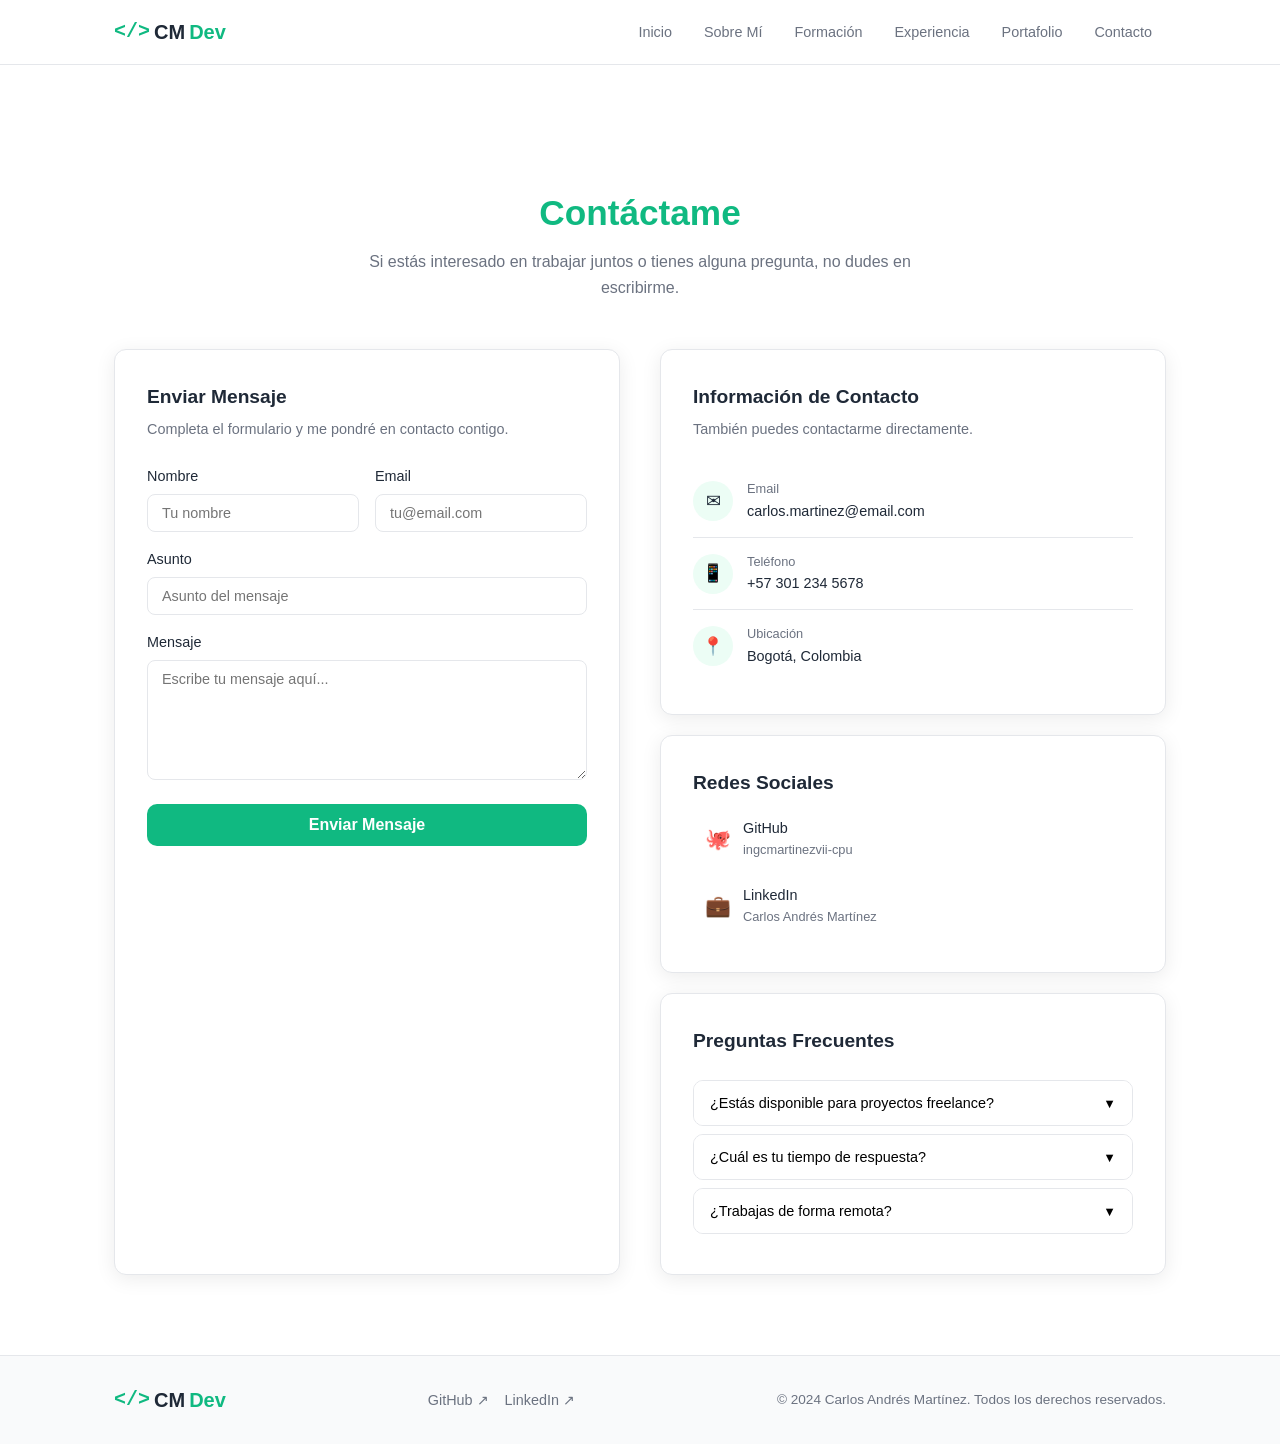
==== contact.html @ 7eccfe32 "Add files via upload" ====
<!DOCTYPE html>
<html lang="es">
<head>
    <meta charset="UTF-8">
    <meta name="viewport" content="width=device-width, initial-scale=1.0">
    <title>Contacto - Carlos Andrés Martínez</title>
    <link rel="stylesheet" href="styles.css">
</head>
<body>

    <!-- Navegación -->
    <nav id="navbar">
        <div class="nav-container">
            <a href="index.html" class="logo">
                <span class="logo-code">&lt;/&gt;</span> CM<span class="logo-accent">Dev</span>
            </a>
            <button class="menu-toggle" onclick="toggleMenu()" aria-label="Abrir menú">
                <span class="menu-icon" id="menuIcon">&#9776;</span>
            </button>
            <ul class="nav-links" id="navLinks">
                <li><a href="index.html">Inicio</a></li>
                <li><a href="index.html#sobre-mi">Sobre Mí</a></li>
                <li><a href="index.html#formacion">Formación</a></li>
                <li><a href="index.html#experiencia">Experiencia</a></li>
                <li><a href="portfolio.html">Portafolio</a></li>
                <li><a href="contact.html">Contacto</a></li>
            </ul>
        </div>
    </nav>

    <!-- Contacto -->
    <section class="contact-page">
        <div class="container">
            <h2 class="section-title"><span class="highlight">Contáctame</span></h2>
            <p class="section-subtitle">Si estás interesado en trabajar juntos o tienes alguna pregunta, no dudes en escribirme.</p>

            <div class="contact-grid">
                <!-- Formulario -->
                <div class="form-card">
                    <h3>Enviar Mensaje</h3>
                    <p>Completa el formulario y me pondré en contacto contigo.</p>
                    <form id="contactForm" method="post" action="#">
                        <div class="form-row">
                            <div class="form-group">
                                <label for="nombre">Nombre</label>
                                <input type="text" id="nombre" name="nombre" placeholder="Tu nombre" required>
                            </div>
                            <div class="form-group">
                                <label for="email">Email</label>
                                <input type="email" id="email" name="email" placeholder="tu@email.com" required>
                            </div>
                        </div>
                        <div class="form-group">
                            <label for="asunto">Asunto</label>
                            <input type="text" id="asunto" name="asunto" placeholder="Asunto del mensaje" required>
                        </div>
                        <div class="form-group">
                            <label for="mensaje">Mensaje</label>
                            <textarea id="mensaje" name="mensaje" placeholder="Escribe tu mensaje aquí..." rows="5" required></textarea>
                        </div>
                        <button type="submit" class="btn btn-primary btn-submit">Enviar Mensaje</button>
                    </form>
                </div>

                <!-- Información de contacto -->
                <div>
                    <div class="info-card" style="margin-bottom: 20px;">
                        <h3>Información de Contacto</h3>
                        <p>También puedes contactarme directamente.</p>
                        <div class="contact-info-item">
                            <div class="contact-info-icon">✉</div>
                            <div>
                                <div class="contact-info-label">Email</div>
                                <div class="contact-info-text">carlos.martinez@email.com</div>
                            </div>
                        </div>
                        <div class="contact-info-item">
                            <div class="contact-info-icon">📱</div>
                            <div>
                                <div class="contact-info-label">Teléfono</div>
                                <div class="contact-info-text">+57 301 234 5678</div>
                            </div>
                        </div>
                        <div class="contact-info-item">
                            <div class="contact-info-icon">📍</div>
                            <div>
                                <div class="contact-info-label">Ubicación</div>
                                <div class="contact-info-text">Bogotá, Colombia</div>
                            </div>
                        </div>
                    </div>

                    <div class="info-card" style="margin-bottom: 20px;">
                        <h3>Redes Sociales</h3>
                        <a href="https://github.com/ingcmartinezvii-cpu" target="_blank" rel="noopener noreferrer" class="social-link">
                            <span style="font-size: 1.3rem;">🐙</span>
                            <div>
                                <div class="social-link-text">GitHub</div>
                                <div class="social-link-sub">ingcmartinezvii-cpu</div>
                            </div>
                        </a>
                        <a href="https://linkedin.com" target="_blank" rel="noopener noreferrer" class="social-link">
                            <span style="font-size: 1.3rem;">💼</span>
                            <div>
                                <div class="social-link-text">LinkedIn</div>
                                <div class="social-link-sub">Carlos Andrés Martínez</div>
                            </div>
                        </a>
                    </div>

                    <!-- FAQ Acordeón -->
                    <div class="info-card">
                        <h3>Preguntas Frecuentes</h3>
                        <div class="faq-section">
                            <div class="faq-item">
                                <button class="faq-question">
                                    ¿Estás disponible para proyectos freelance?
                                    <span class="faq-arrow">▼</span>
                                </button>
                                <div class="faq-answer">
                                    Sí, estoy disponible para proyectos freelance. Dependiendo de 
                                    la complejidad y el tiempo requerido, podemos acordar un plan de 
                                    trabajo adecuado a tus necesidades.
                                </div>
                            </div>
                            <div class="faq-item">
                                <button class="faq-question">
                                    ¿Cuál es tu tiempo de respuesta?
                                    <span class="faq-arrow">▼</span>
                                </button>
                                <div class="faq-answer">
                                    Generalmente respondo en un plazo de 24 a 48 horas. Para 
                                    proyectos urgentes, puedes contactarme directamente por teléfono.
                                </div>
                            </div>
                            <div class="faq-item">
                                <button class="faq-question">
                                    ¿Trabajas de forma remota?
                                    <span class="faq-arrow">▼</span>
                                </button>
                                <div class="faq-answer">
                                    Sí, tengo experiencia trabajando de forma remota con equipos 
                                    distribuidos. Utilizo herramientas como Git, Slack y Jira para 
                                    la colaboración efectiva.
                                </div>
                            </div>
                        </div>
                    </div>
                </div>
            </div>
        </div>
    </section>

    <!-- Footer -->
    <footer class="footer">
        <div class="container footer-content">
            <a href="index.html" class="logo">
                <span class="logo-code">&lt;/&gt;</span> CM<span class="logo-accent">Dev</span>
            </a>
            <div class="footer-social">
                <a href="https://github.com/ingcmartinezvii-cpu" target="_blank" rel="noopener noreferrer">GitHub ↗</a>
                <a href="https://linkedin.com" target="_blank" rel="noopener noreferrer">LinkedIn ↗</a>
            </div>
            <p class="footer-copy">© 2024 Carlos Andrés Martínez. Todos los derechos reservados.</p>
        </div>
    </footer>

    <button id="scrollTopBtn" class="scroll-top" onclick="scrollToTop()" aria-label="Volver arriba">↑</button>
    <script src="script.js"></script>
</body>
</html>
---- styles.css ----
/* ═══════ RESET Y BASE ═══════ */
* {
    margin: 0;
    padding: 0;
    box-sizing: border-box;
}

:root {
    --primary: #10b981;
    --primary-dark: #059669;
    --primary-light: #d1fae5;
    --primary-bg: #ecfdf5;
    --text: #1f2937;
    --text-muted: #6b7280;
    --bg: #ffffff;
    --bg-alt: #f9fafb;
    --border: #e5e7eb;
    --radius: 12px;
    --shadow: 0 4px 20px rgba(0,0,0,0.08);
    --shadow-hover: 0 8px 30px rgba(0,0,0,0.12);
}

html {
    scroll-behavior: smooth;
}

body {
    font-family: -apple-system, BlinkMacSystemFont, 'Segoe UI', Roboto, 'Helvetica Neue', Arial, sans-serif;
    color: var(--text);
    background: var(--bg);
    line-height: 1.6;
}

.container {
    max-width: 1100px;
    margin: 0 auto;
    padding: 0 24px;
}

/* ═══════ NAVEGACIÓN ═══════ */
nav {
    position: sticky;
    top: 0;
    z-index: 100;
    background: rgba(255,255,255,0.9);
    backdrop-filter: blur(12px);
    border-bottom: 1px solid var(--border);
}

.nav-container {
    max-width: 1100px;
    margin: 0 auto;
    padding: 0 24px;
    display: flex;
    align-items: center;
    justify-content: space-between;
    height: 64px;
}

.logo {
    font-size: 1.25rem;
    font-weight: 700;
    text-decoration: none;
    color: var(--text);
    display: flex;
    align-items: center;
    gap: 4px;
}

.logo-code {
    color: var(--primary);
    font-family: monospace;
}

.logo-accent {
    color: var(--primary);
}

.nav-links {
    list-style: none;
    display: flex;
    gap: 4px;
}

.nav-links a {
    text-decoration: none;
    color: var(--text-muted);
    padding: 8px 14px;
    border-radius: 8px;
    font-size: 0.9rem;
    font-weight: 500;
    transition: all 0.2s;
}

.nav-links a:hover {
    color: var(--text);
    background: var(--bg-alt);
}

.menu-toggle {
    display: none;
    background: none;
    border: none;
    font-size: 1.5rem;
    cursor: pointer;
    color: var(--text);
}

/* ═══════ HERO ═══════ */
.hero {
    position: relative;
    padding: 80px 0 100px;
    overflow: hidden;
}

.hero-bg-shapes {
    position: absolute;
    inset: 0;
    z-index: -1;
    pointer-events: none;
}

.shape {
    position: absolute;
    border-radius: 50%;
    filter: blur(80px);
    opacity: 0.4;
}

.shape-1 {
    width: 400px;
    height: 400px;
    background: var(--primary-light);
    top: -100px;
    right: -50px;
}

.shape-2 {
    width: 350px;
    height: 350px;
    background: #a7f3d0;
    bottom: -100px;
    left: -80px;
}

.hero-content {
    display: flex;
    align-items: center;
    gap: 60px;
}

.hero-text {
    flex: 1;
}

.hero-greeting {
    color: var(--primary);
    font-size: 0.85rem;
    font-weight: 600;
    letter-spacing: 2px;
    text-transform: uppercase;
    margin-bottom: 8px;
}

.hero h1 {
    font-size: 3.5rem;
    font-weight: 800;
    line-height: 1.1;
    margin-bottom: 8px;
}

.highlight {
    color: var(--primary);
}

.hero-title {
    font-size: 1.35rem;
    color: var(--text-muted);
    font-weight: 300;
    margin-bottom: 20px;
}

.hero-bio {
    color: var(--text-muted);
    max-width: 520px;
    line-height: 1.7;
    margin-bottom: 28px;
}

.hero-buttons {
    display: flex;
    gap: 12px;
    margin-bottom: 28px;
    flex-wrap: wrap;
}

.hero-social {
    display: flex;
    gap: 20px;
}

.hero-social a {
    display: flex;
    align-items: center;
    gap: 6px;
    text-decoration: none;
    color: var(--text-muted);
    font-size: 0.9rem;
    transition: color 0.2s;
}

.hero-social a:hover {
    color: var(--text);
}

/* Profile Image */
.hero-image {
    flex-shrink: 0;
    position: relative;
}

.profile-circle {
    width: 260px;
    height: 260px;
    border-radius: 50%;
    overflow: hidden;
    border: 4px solid var(--primary-light);
    box-shadow: 0 20px 50px rgba(16,185,129,0.2);
}

.profile-circle img {
    width: 100%;
    height: 100%;
    object-fit: cover;
}

.profile-badge {
    position: absolute;
    bottom: 8px;
    right: 8px;
    background: var(--primary);
    color: white;
    width: 44px;
    height: 44px;
    border-radius: 50%;
    display: flex;
    align-items: center;
    justify-content: center;
    font-family: monospace;
    font-size: 0.8rem;
    font-weight: 700;
    box-shadow: 0 4px 12px rgba(16,185,129,0.3);
}

/* ═══════ BOTONES ═══════ */
.btn {
    display: inline-block;
    padding: 12px 28px;
    border-radius: 10px;
    font-size: 0.95rem;
    font-weight: 600;
    text-decoration: none;
    transition: all 0.2s;
    cursor: pointer;
    border: none;
}

.btn-primary {
    background: var(--primary);
    color: white;
}

.btn-primary:hover {
    background: var(--primary-dark);
    transform: translateY(-1px);
    box-shadow: 0 4px 12px rgba(16,185,129,0.3);
}

.btn-outline {
    border: 2px solid var(--border);
    color: var(--text);
    background: white;
}

.btn-outline:hover {
    border-color: var(--primary);
    color: var(--primary);
}

.btn-small {
    padding: 8px 18px;
    font-size: 0.85rem;
    color: var(--primary);
    background: var(--primary-bg);
    border-radius: 8px;
    font-weight: 600;
    display: inline-block;
    margin-top: 12px;
}

.btn-small:hover {
    background: var(--primary-light);
}

/* ═══════ SECCIONES ═══════ */
.section {
    padding: 80px 0;
}

.section-alt {
    background: var(--bg-alt);
}

.section-title {
    font-size: 2.2rem;
    font-weight: 700;
    text-align: center;
    margin-bottom: 8px;
}

.section-subtitle {
    color: var(--text-muted);
    text-align: center;
    max-width: 600px;
    margin: 0 auto 48px;
}

.section-divider {
    border: none;
    height: 1px;
    background: var(--border);
    max-width: 1100px;
    margin: 0 auto;
}

.subsection-title {
    font-size: 1.15rem;
    font-weight: 600;
    margin-bottom: 16px;
    display: flex;
    align-items: center;
    gap: 8px;
}

/* ═══════ SOBRE MÍ GRID ═══════ */
.about-grid {
    display: grid;
    grid-template-columns: 1fr 1fr;
    gap: 48px;
}

/* Skills */
.skill-item {
    margin-bottom: 16px;
}

.skill-header {
    display: flex;
    justify-content: space-between;
    margin-bottom: 6px;
}

.skill-name {
    font-size: 0.9rem;
    font-weight: 500;
}

.skill-percent {
    font-size: 0.9rem;
    color: var(--text-muted);
}

.skill-bar {
    height: 8px;
    background: var(--bg-alt);
    border-radius: 4px;
    overflow: hidden;
}

.skill-fill {
    height: 100%;
    background: linear-gradient(90deg, var(--primary), #34d399);
    border-radius: 4px;
    transition: width 1s ease;
}

/* Contact Info */
.contact-list {
    display: flex;
    flex-direction: column;
    gap: 10px;
    margin-bottom: 24px;
}

.contact-item {
    display: flex;
    align-items: center;
    gap: 10px;
    font-size: 0.9rem;
}

.contact-icon {
    font-size: 1.1rem;
}

/* Badges */
.badges {
    display: flex;
    flex-wrap: wrap;
    gap: 8px;
}

.badge {
    display: inline-block;
    padding: 6px 14px;
    background: var(--bg-alt);
    border: 1px solid var(--border);
    border-radius: 20px;
    font-size: 0.82rem;
    font-weight: 500;
    color: var(--text);
}

.badge-period {
    background: white;
    border: 1px solid var(--border);
    white-space: nowrap;
}

/* ═══════ TABLAS ═══════ */
.table-card {
    background: white;
    border: 1px solid var(--border);
    border-radius: var(--radius);
    padding: 24px;
    margin-bottom: 32px;
    box-shadow: var(--shadow);
}

.table-title {
    font-size: 1.1rem;
    font-weight: 600;
    margin-bottom: 16px;
}

.data-table {
    width: 100%;
    border-collapse: collapse;
    font-size: 0.9rem;
}

.data-table thead {
    background: var(--primary);
    color: white;
}

.data-table th {
    padding: 12px 16px;
    text-align: left;
    font-weight: 600;
}

.data-table td {
    padding: 12px 16px;
    border-bottom: 1px solid var(--border);
}

.data-table tbody tr:nth-child(even) {
    background: var(--bg-alt);
}

.data-table tbody tr:hover {
    background: var(--primary-bg);
}

/* ═══════ TARJETAS ═══════ */
.cards-grid {
    display: grid;
    grid-template-columns: repeat(3, 1fr);
    gap: 20px;
}

.card {
    background: white;
    border: 1px solid var(--border);
    border-radius: var(--radius);
    padding: 24px;
    transition: box-shadow 0.3s;
}

.card:hover {
    box-shadow: var(--shadow-hover);
}

.card-accent {
    border-left: 4px solid var(--primary);
}

.card-period {
    color: var(--primary);
    font-size: 0.85rem;
    font-weight: 500;
    margin-bottom: 8px;
}

.card-title {
    font-size: 1.15rem;
    font-weight: 600;
    margin-bottom: 4px;
}

.card-institution {
    color: var(--text-muted);
    font-size: 0.9rem;
    margin-bottom: 10px;
}

.card-description {
    color: var(--text-muted);
    font-size: 0.9rem;
    line-height: 1.6;
}

/* ═══════ EXPERIENCIA ═══════ */
.experience-list {
    display: flex;
    flex-direction: column;
    gap: 20px;
}

.experience-card {
    background: white;
    border: 1px solid var(--border);
    border-radius: var(--radius);
    padding: 28px;
    transition: box-shadow 0.3s;
}

.experience-card:hover {
    box-shadow: var(--shadow-hover);
}

.experience-header {
    display: flex;
    justify-content: space-between;
    align-items: flex-start;
    margin-bottom: 12px;
    flex-wrap: wrap;
    gap: 8px;
}

.task-list {
    margin-top: 12px;
    padding-left: 20px;
    color: var(--text-muted);
    font-size: 0.9rem;
}

.task-list li {
    margin-bottom: 6px;
}

.task-list li::marker {
    color: var(--primary);
}

/* ═══════ PORTAFOLIO ═══════ */
.portfolio-grid {
    display: grid;
    grid-template-columns: repeat(3, 1fr);
    gap: 20px;
}

.portfolio-card {
    background: white;
    border: 1px solid var(--border);
    border-radius: var(--radius);
    overflow: hidden;
    transition: box-shadow 0.3s, transform 0.3s;
}

.portfolio-card:hover {
    box-shadow: var(--shadow-hover);
    transform: translateY(-4px);
}

.portfolio-image {
    width: 100%;
    aspect-ratio: 16/9;
    overflow: hidden;
}

.portfolio-image img {
    width: 100%;
    height: 100%;
    object-fit: cover;
    transition: transform 0.5s;
}

.portfolio-card:hover .portfolio-image img {
    transform: scale(1.05);
}

.portfolio-info {
    padding: 20px;
}

.portfolio-info .badges {
    margin-top: 10px;
    margin-bottom: 4px;
}

/* ═══════ FOOTER ═══════ */
.footer {
    background: var(--bg-alt);
    border-top: 1px solid var(--border);
    padding: 28px 0;
}

.footer-content {
    display: flex;
    align-items: center;
    justify-content: space-between;
    flex-wrap: wrap;
    gap: 16px;
}

.footer-social {
    display: flex;
    gap: 16px;
}

.footer-social a {
    text-decoration: none;
    color: var(--text-muted);
    font-size: 0.9rem;
    transition: color 0.2s;
}

.footer-social a:hover {
    color: var(--text);
}

.footer-copy {
    color: var(--text-muted);
    font-size: 0.85rem;
}

/* ═══════ SCROLL TOP BUTTON ═══════ */
.scroll-top {
    position: fixed;
    bottom: 24px;
    right: 24px;
    width: 44px;
    height: 44px;
    border-radius: 50%;
    background: var(--primary);
    color: white;
    border: none;
    font-size: 1.2rem;
    cursor: pointer;
    box-shadow: 0 4px 12px rgba(16,185,129,0.3);
    display: none;
    transition: all 0.2s;
}

.scroll-top:hover {
    background: var(--primary-dark);
    transform: translateY(-2px);
}

.scroll-top.visible {
    display: block;
}

/* ═══════ PÁGINA PORTAFOLIO ═══════ */
.portfolio-detail {
    padding: 120px 0 80px;
}

.portfolio-detail-grid {
    display: grid;
    grid-template-columns: repeat(auto-fit, minmax(320px, 1fr));
    gap: 28px;
    margin-top: 40px;
}

.portfolio-detail-card {
    background: white;
    border: 1px solid var(--border);
    border-radius: var(--radius);
    overflow: hidden;
    transition: all 0.3s;
}

.portfolio-detail-card:hover {
    box-shadow: var(--shadow-hover);
    transform: translateY(-4px);
}

.portfolio-detail-card .portfolio-image {
    aspect-ratio: 16/10;
}

.portfolio-detail-card .portfolio-info {
    padding: 24px;
}

.portfolio-detail-card h3 {
    font-size: 1.3rem;
    margin-bottom: 8px;
}

.tech-list {
    margin-top: 16px;
    display: flex;
    flex-wrap: wrap;
    gap: 6px;
}

.tech-list .badge {
    background: var(--primary-bg);
    color: var(--primary-dark);
    border-color: var(--primary-light);
}

/* ═══════ PÁGINA CONTACTO ═══════ */
.contact-page {
    padding: 120px 0 80px;
}

.contact-grid {
    display: grid;
    grid-template-columns: 1fr 1fr;
    gap: 40px;
    margin-top: 40px;
}

.form-card, .info-card {
    background: white;
    border: 1px solid var(--border);
    border-radius: var(--radius);
    padding: 32px;
    box-shadow: var(--shadow);
}

.form-card h3, .info-card h3 {
    font-size: 1.2rem;
    font-weight: 600;
    margin-bottom: 6px;
}

.form-card p, .info-card p {
    color: var(--text-muted);
    font-size: 0.9rem;
    margin-bottom: 24px;
}

.form-group {
    margin-bottom: 16px;
}

.form-row {
    display: grid;
    grid-template-columns: 1fr 1fr;
    gap: 16px;
}

.form-group label {
    display: block;
    font-size: 0.9rem;
    font-weight: 500;
    margin-bottom: 6px;
}

.form-group input,
.form-group textarea {
    width: 100%;
    padding: 10px 14px;
    border: 1px solid var(--border);
    border-radius: 8px;
    font-size: 0.9rem;
    font-family: inherit;
    transition: border-color 0.2s;
}

.form-group input:focus,
.form-group textarea:focus {
    outline: none;
    border-color: var(--primary);
    box-shadow: 0 0 0 3px rgba(16,185,129,0.1);
}

.form-group textarea {
    resize: vertical;
    min-height: 120px;
}

.btn-submit {
    width: 100%;
    padding: 12px;
    font-size: 1rem;
}

.contact-info-item {
    display: flex;
    align-items: center;
    gap: 14px;
    padding: 14px 0;
    border-bottom: 1px solid var(--border);
}

.contact-info-item:last-child {
    border-bottom: none;
}

.contact-info-icon {
    width: 40px;
    height: 40px;
    border-radius: 50%;
    background: var(--primary-bg);
    display: flex;
    align-items: center;
    justify-content: center;
    font-size: 1.1rem;
    flex-shrink: 0;
}

.contact-info-text {
    font-size: 0.9rem;
}

.contact-info-label {
    color: var(--text-muted);
    font-size: 0.8rem;
}

.social-link {
    display: flex;
    align-items: center;
    gap: 12px;
    padding: 12px;
    border-radius: 10px;
    text-decoration: none;
    color: var(--text);
    transition: background 0.2s;
}

.social-link:hover {
    background: var(--bg-alt);
}

.social-link-text {
    font-size: 0.9rem;
    font-weight: 500;
}

.social-link-sub {
    font-size: 0.8rem;
    color: var(--text-muted);
}

/* FAQ Accordion */
.faq-section {
    margin-top: 24px;
}

.faq-item {
    border: 1px solid var(--border);
    border-radius: 10px;
    margin-bottom: 8px;
    overflow: hidden;
}

.faq-question {
    width: 100%;
    padding: 14px 16px;
    background: white;
    border: none;
    text-align: left;
    font-size: 0.9rem;
    font-weight: 500;
    cursor: pointer;
    display: flex;
    justify-content: space-between;
    align-items: center;
    font-family: inherit;
}

.faq-question:hover {
    background: var(--bg-alt);
}

.faq-arrow {
    transition: transform 0.3s;
    font-size: 0.8rem;
}

.faq-item.open .faq-arrow {
    transform: rotate(180deg);
}

.faq-answer {
    padding: 0 16px;
    max-height: 0;
    overflow: hidden;
    transition: all 0.3s;
    color: var(--text-muted);
    font-size: 0.9rem;
    line-height: 1.6;
}

.faq-item.open .faq-answer {
    padding: 0 16px 14px;
    max-height: 200px;
}

/* ═══════ RESPONSIVE ═══════ */
@media (max-width: 900px) {
    .hero-content {
        flex-direction: column-reverse;
        text-align: center;
    }

    .hero h1 {
        font-size: 2.5rem;
    }

    .hero-bio {
        margin-left: auto;
        margin-right: auto;
    }

    .hero-buttons {
        justify-content: center;
    }

    .hero-social {
        justify-content: center;
    }

    .profile-circle {
        width: 200px;
        height: 200px;
    }

    .about-grid {
        grid-template-columns: 1fr;
    }

    .cards-grid {
        grid-template-columns: 1fr;
    }

    .portfolio-grid {
        grid-template-columns: 1fr;
    }

    .contact-grid {
        grid-template-columns: 1fr;
    }

    .form-row {
        grid-template-columns: 1fr;
    }

    .experience-header {
        flex-direction: column;
    }
}

@media (max-width: 640px) {
    .nav-links {
        display: none;
        position: absolute;
        top: 64px;
        left: 0;
        right: 0;
        background: white;
        flex-direction: column;
        padding: 16px;
        border-bottom: 1px solid var(--border);
        box-shadow: var(--shadow);
    }

    .nav-links.active {
        display: flex;
    }

    .menu-toggle {
        display: block;
    }

    .hero h1 {
        font-size: 2rem;
    }

    .footer-content {
        flex-direction: column;
        text-align: center;
    }

    .data-table {
        font-size: 0.8rem;
    }

    .data-table th,
    .data-table td {
        padding: 8px 10px;
    }
}
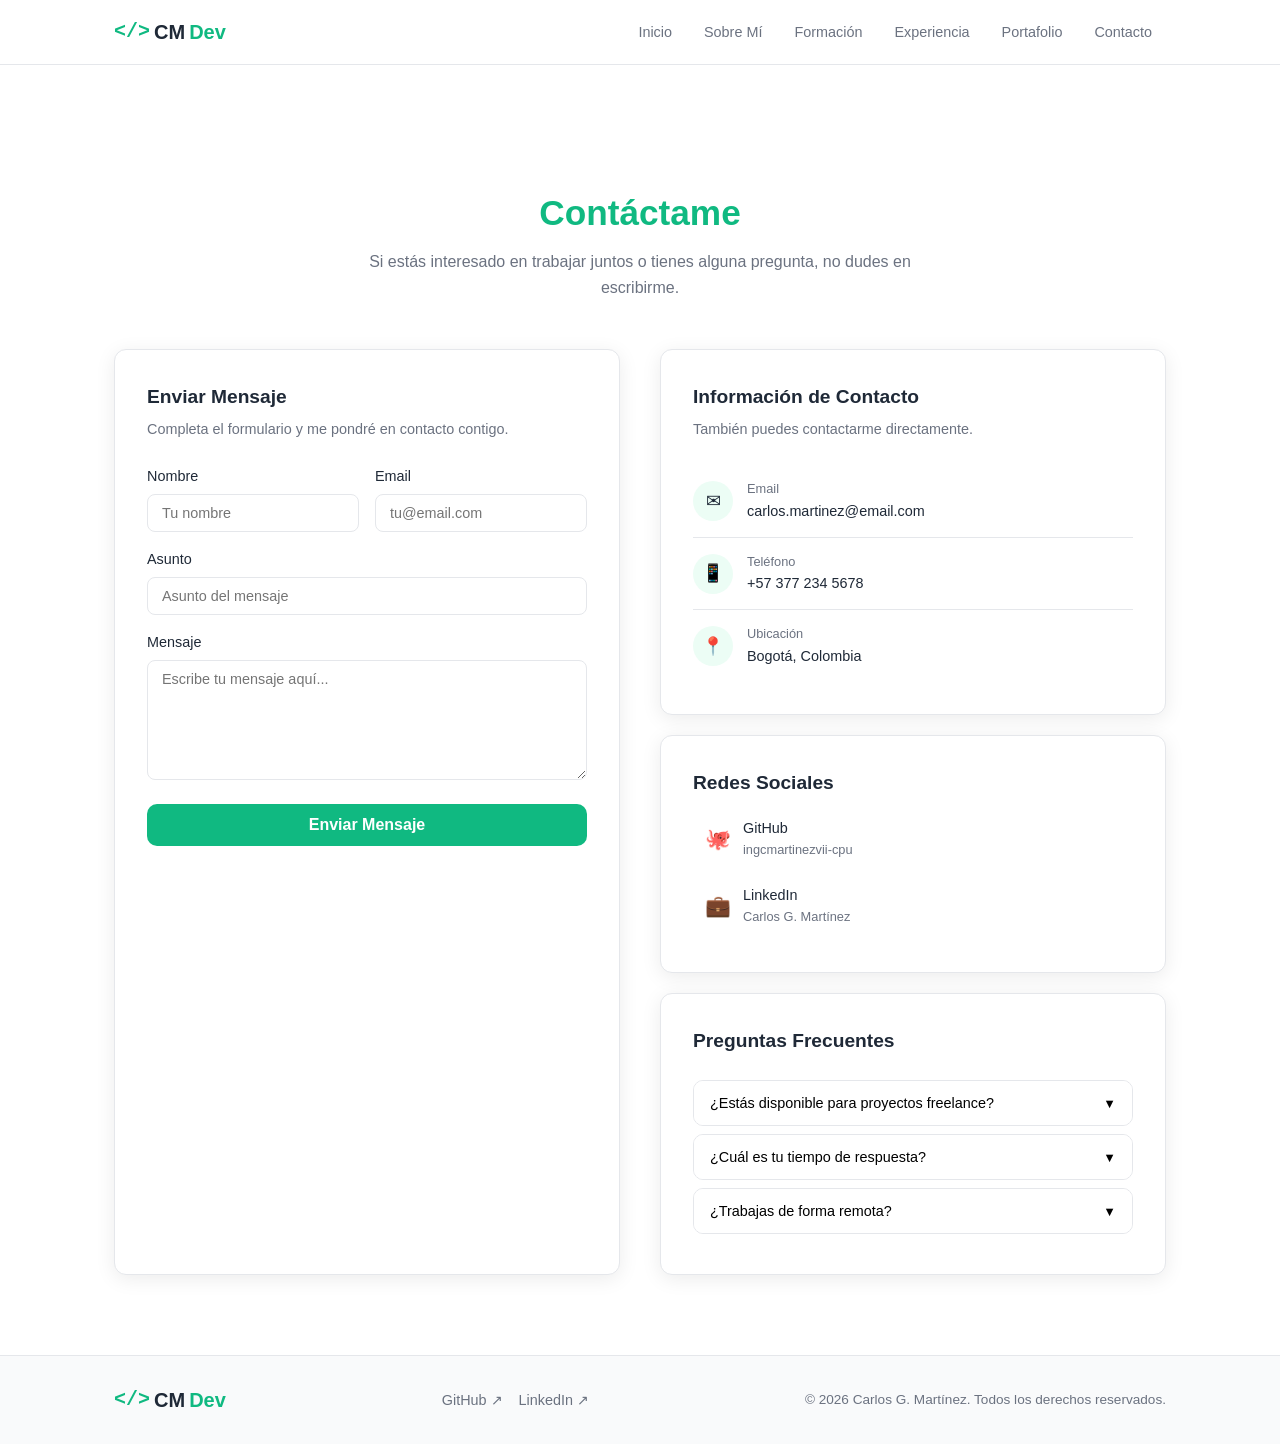
==== commit 2ec95da3: "Update contact.html" ====
--- a/contact.html
+++ b/contact.html
@@ -3,7 +3,7 @@
 <head>
     <meta charset="UTF-8">
     <meta name="viewport" content="width=device-width, initial-scale=1.0">
-    <title>Contacto - Carlos Andrés Martínez</title>
+    <title>Contacto - Carlos Martínez</title>
     <link rel="stylesheet" href="styles.css">
 </head>
 <body>
@@ -78,7 +78,7 @@
                             <div class="contact-info-icon">📱</div>
                             <div>
                                 <div class="contact-info-label">Teléfono</div>
-                                <div class="contact-info-text">+57 301 234 5678</div>
+                                <div class="contact-info-text">+57 377 234 5678</div>
                             </div>
                         </div>
                         <div class="contact-info-item">
@@ -103,7 +103,7 @@
                             <span style="font-size: 1.3rem;">💼</span>
                             <div>
                                 <div class="social-link-text">LinkedIn</div>
-                                <div class="social-link-sub">Carlos Andrés Martínez</div>
+                                <div class="social-link-sub">Carlos G. Martínez</div>
                             </div>
                         </a>
                     </div>
@@ -161,7 +161,7 @@
                 <a href="https://github.com/ingcmartinezvii-cpu" target="_blank" rel="noopener noreferrer">GitHub ↗</a>
                 <a href="https://linkedin.com" target="_blank" rel="noopener noreferrer">LinkedIn ↗</a>
             </div>
-            <p class="footer-copy">© 2024 Carlos Andrés Martínez. Todos los derechos reservados.</p>
+            <p class="footer-copy">© 2026 Carlos G. Martínez. Todos los derechos reservados.</p>
         </div>
     </footer>
 
